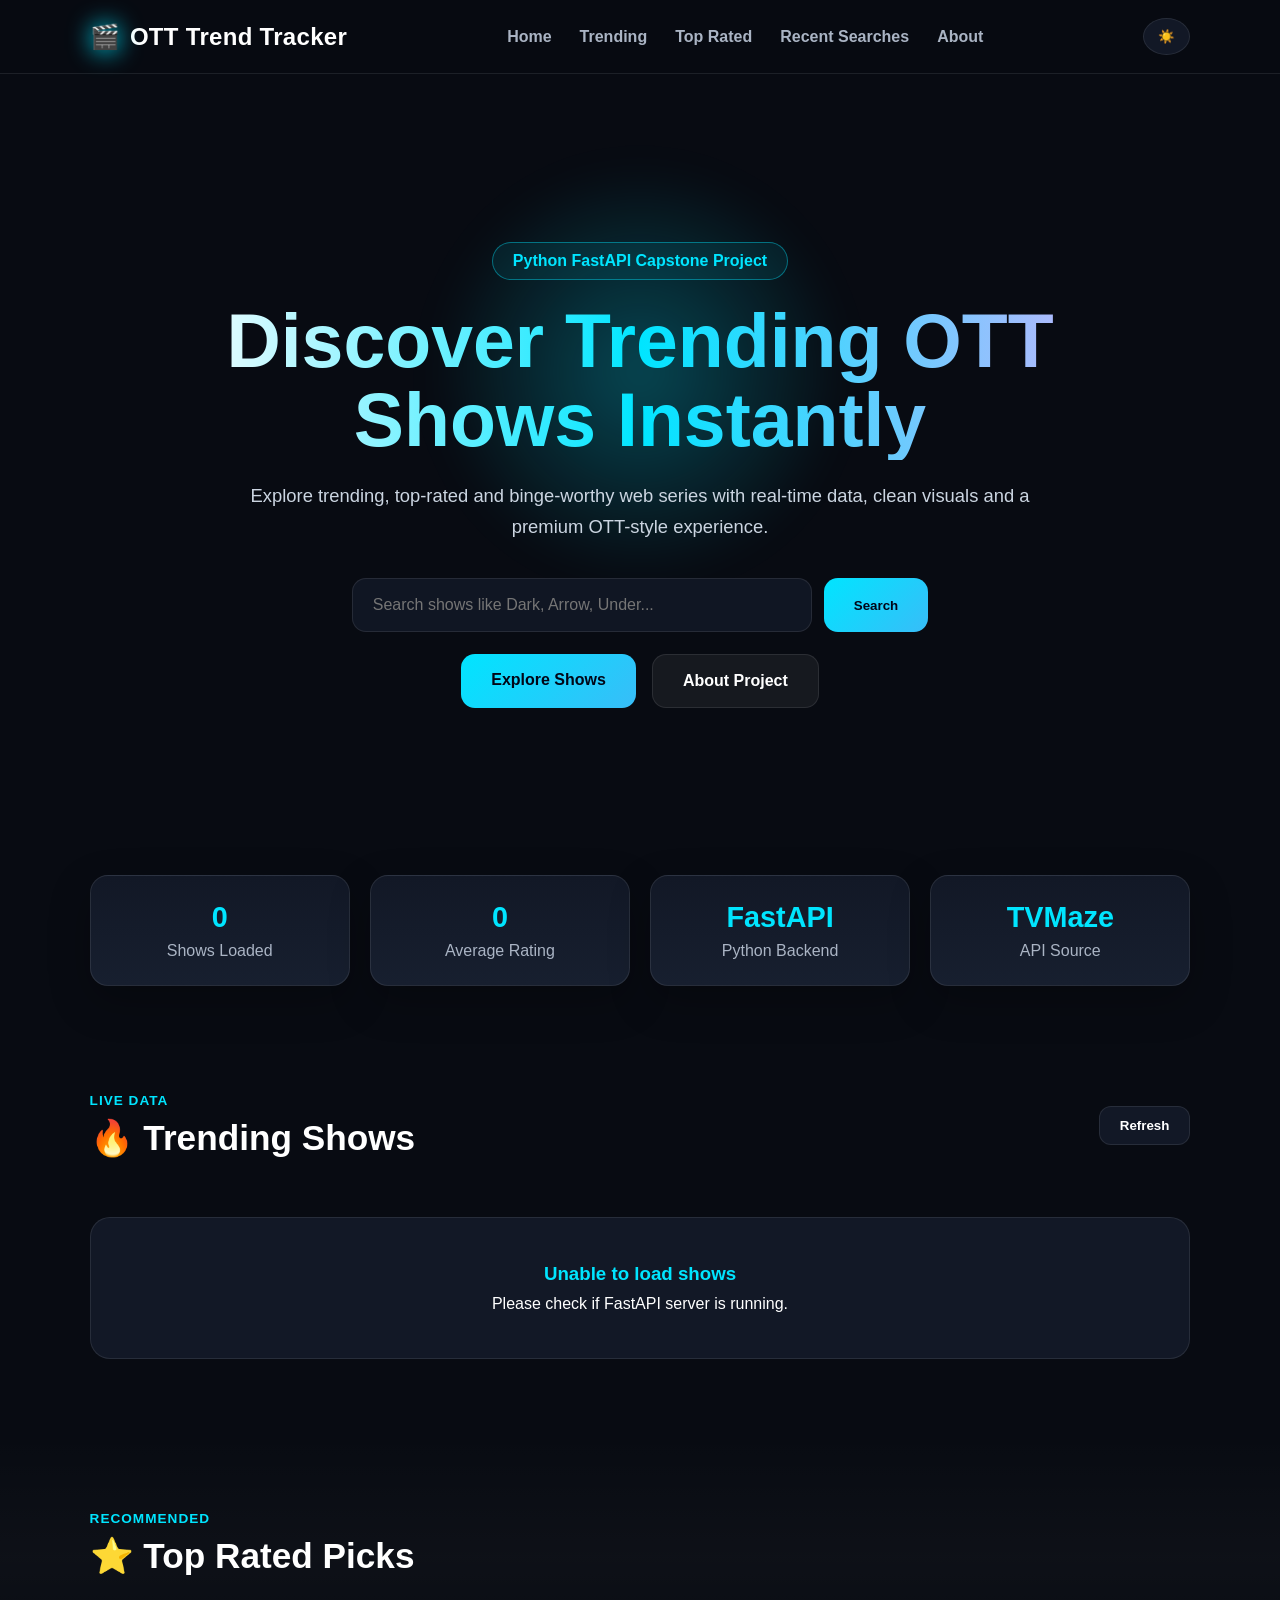
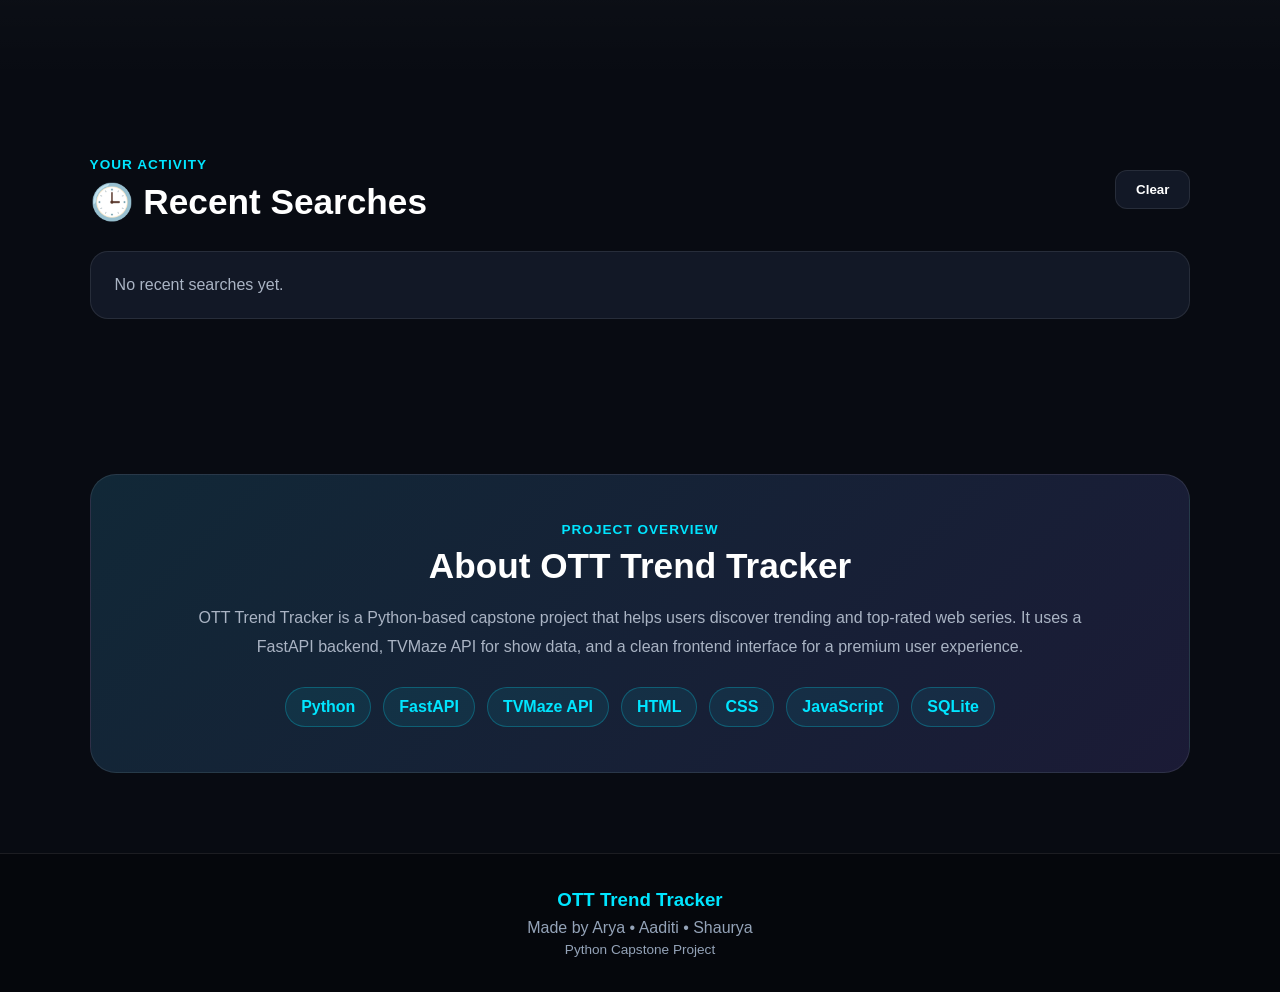
==== templates/index.html @ f6eaf862 "Added premium frontend UI" ====
<!DOCTYPE html>
<html lang="en">
<head>
    <meta charset="UTF-8">
    <meta name="viewport" content="width=device-width, initial-scale=1.0">
    <title>OTT Trend Tracker</title>
    <link rel="stylesheet" href="/static/style.css">
</head>
<body>

    <!-- NAVBAR -->
    <nav class="navbar">
        <div class="logo">
            <span class="logo-icon">🎬</span>
            <span>OTT Trend Tracker</span>
        </div>

        <div class="nav-links">
            <a href="#home">Home</a>
            <a href="#trending">Trending</a>
            <a href="#top-rated">Top Rated</a>
            <a href="#recent">Recent Searches</a>
            <a href="#about">About</a>
        </div>

        <button class="theme-btn" onclick="toggleTheme()">☀️</button>
    </nav>

    <!-- HERO SECTION -->
    <section id="home" class="hero">
        <div class="hero-glow"></div>

        <div class="hero-content">
            <span class="badge">Python FastAPI Capstone Project</span>

            <h1>Discover Trending OTT Shows Instantly</h1>

            <p>
                Explore trending, top-rated and binge-worthy web series with real-time data,
                clean visuals and a premium OTT-style experience.
            </p>

            <div class="search-box">
                <input 
                    type="text" 
                    id="searchInput" 
                    placeholder="Search shows like Dark, Arrow, Under..."
                    onkeydown="handleEnter(event)"
                >
                <button onclick="searchShows()">Search</button>
            </div>

            <div class="hero-buttons">
                <a href="#trending" class="primary-btn">Explore Shows</a>
                <a href="#about" class="secondary-btn">About Project</a>
            </div>
        </div>
    </section>

    <!-- STATS -->
    <section class="stats-section">
        <div class="stat-card">
            <h3 id="totalShows">0</h3>
            <p>Shows Loaded</p>
        </div>

        <div class="stat-card">
            <h3 id="avgRating">0</h3>
            <p>Average Rating</p>
        </div>

        <div class="stat-card">
            <h3>FastAPI</h3>
            <p>Python Backend</p>
        </div>

        <div class="stat-card">
            <h3>TVMaze</h3>
            <p>API Source</p>
        </div>
    </section>

    <!-- TRENDING SHOWS -->
    <section id="trending" class="section">
        <div class="section-header">
            <div>
                <span class="section-tag">Live Data</span>
                <h2>🔥 Trending Shows</h2>
            </div>

            <button class="small-btn" onclick="loadTrendingShows()">Refresh</button>
        </div>

        <div id="genreFilters" class="filter-container"></div>

        <div id="showsContainer" class="cards-container">
            <p class="loading">Loading trending shows...</p>
        </div>
    </section>

    <!-- TOP RATED -->
    <section id="top-rated" class="section alt-section">
        <div class="section-header">
            <div>
                <span class="section-tag">Recommended</span>
                <h2>⭐ Top Rated Picks</h2>
            </div>
        </div>

        <div id="topRatedContainer" class="cards-container"></div>
    </section>

    <!-- RECENT SEARCHES -->
    <section id="recent" class="section">
        <div class="section-header">
            <div>
                <span class="section-tag">Your Activity</span>
                <h2>🕒 Recent Searches</h2>
            </div>

            <button class="small-btn danger" onclick="clearRecentSearches()">Clear</button>
        </div>

        <div id="recentSearches" class="recent-box">
            <p class="muted">No recent searches yet.</p>
        </div>
    </section>

    <!-- ABOUT -->
    <section id="about" class="about-section">
        <div class="about-card">
            <span class="section-tag">Project Overview</span>
            <h2>About OTT Trend Tracker</h2>

            <p>
                OTT Trend Tracker is a Python-based capstone project that helps users discover
                trending and top-rated web series. It uses a FastAPI backend, TVMaze API for show data,
                and a clean frontend interface for a premium user experience.
            </p>

            <div class="tech-stack">
                <span>Python</span>
                <span>FastAPI</span>
                <span>TVMaze API</span>
                <span>HTML</span>
                <span>CSS</span>
                <span>JavaScript</span>
                <span>SQLite</span>
            </div>
        </div>
    </section>

    <!-- MODAL -->
    <div id="modal" class="modal">
        <div class="modal-content">
            <button class="close-btn" onclick="closeModal()">×</button>
            <img id="modalImage" src="" alt="Show Poster">
            <div class="modal-info">
                <h2 id="modalTitle"></h2>
                <p id="modalRating"></p>
                <p id="modalGenres"></p>
                <p class="modal-desc">
                    This show is part of the OTT Trend Tracker recommendation list.
                    Search and explore more trending shows using the dashboard.
                </p>
            </div>
        </div>
    </div>

    <!-- FOOTER -->
    <footer>
        <h3>OTT Trend Tracker</h3>
        <p>Made by Arya • Aaditi • Shaurya</p>
        <p class="footer-small">Python Capstone Project</p>
    </footer>

    <button id="backToTop" onclick="scrollToTop()">↑</button>

    <script>
        let allShows = [];

        async function loadTrendingShows() {
            const container = document.getElementById("showsContainer");
            container.innerHTML = createSkeletonCards();

            try {
                const response = await fetch("/trending");
                const shows = await response.json();

                allShows = shows;
                displayShows(shows, "showsContainer");
                displayTopRated(shows);
                createGenreFilters(shows);
                updateStats(shows);
                loadRecentSearches();

            } catch (error) {
                container.innerHTML = `
                    <div class="error-box">
                        <h3>Unable to load shows</h3>
                        <p>Please check if FastAPI server is running.</p>
                    </div>
                `;
            }
        }

        async function searchShows() {
            const input = document.getElementById("searchInput");
            const query = input.value.trim();
            const container = document.getElementById("showsContainer");

            if (query === "") {
                loadTrendingShows();
                return;
            }

            container.innerHTML = createSkeletonCards();
            saveRecentSearch(query);

            try {
                const response = await fetch(`/search/${encodeURIComponent(query)}`);
                const shows = await response.json();

                if (!shows || shows.length === 0) {
                    container.innerHTML = `
                        <div class="error-box">
                            <h3>No shows found</h3>
                            <p>Try searching something else like Dark, Arrow or Under.</p>
                        </div>
                    `;
                    loadRecentSearches();
                    return;
                }

                displayShows(shows, "showsContainer");
                loadRecentSearches();

                document.getElementById("trending").scrollIntoView({
                    behavior: "smooth"
                });

            } catch (error) {
                container.innerHTML = `
                    <div class="error-box">
                        <h3>Search failed</h3>
                        <p>Please check backend connection.</p>
                    </div>
                `;
            }
        }

        function displayShows(shows, containerId) {
            const container = document.getElementById(containerId);
            container.innerHTML = "";

            shows.forEach(show => {
                const image = show.image || "https://via.placeholder.com/300x430/111827/00e5ff?text=No+Image";
                const rating = show.rating || "N/A";
                const genres = show.genres && show.genres.length > 0 ? show.genres.join(" • ") : "Drama";

                const card = document.createElement("div");
                card.className = "card";

                card.innerHTML = `
                    <div class="poster-wrapper">
                        <img src="${image}" alt="${show.name}">
                        <span class="rating-badge">⭐ ${rating}</span>
                    </div>

                    <div class="card-content">
                        <h3>${show.name}</h3>
                        <p>${genres}</p>
                        <button onclick='openModal(${JSON.stringify(show)})'>View Details</button>
                    </div>
                `;

                container.appendChild(card);
            });
        }

        function displayTopRated(shows) {
            const topRated = [...shows]
                .sort((a, b) => (b.rating || 0) - (a.rating || 0))
                .slice(0, 8);

            displayShows(topRated, "topRatedContainer");
        }

        function createGenreFilters(shows) {
            const filterContainer = document.getElementById("genreFilters");
            let genres = [];

            shows.forEach(show => {
                if (show.genres) {
                    genres.push(...show.genres);
                }
            });

            genres = [...new Set(genres)].slice(0, 8);

            filterContainer.innerHTML = `
                <button class="filter-btn active" onclick="filterShows('All', this)">All</button>
            `;

            genres.forEach(genre => {
                filterContainer.innerHTML += `
                    <button class="filter-btn" onclick="filterShows('${genre}', this)">${genre}</button>
                `;
            });
        }

        function filterShows(genre, button) {
            document.querySelectorAll(".filter-btn").forEach(btn => {
                btn.classList.remove("active");
            });

            button.classList.add("active");

            if (genre === "All") {
                displayShows(allShows, "showsContainer");
                return;
            }

            const filtered = allShows.filter(show => {
                return show.genres && show.genres.includes(genre);
            });

            displayShows(filtered, "showsContainer");
        }

        function updateStats(shows) {
            document.getElementById("totalShows").innerText = shows.length;

            const ratings = shows
                .map(show => show.rating)
                .filter(rating => rating !== null && rating !== undefined);

            const avg = ratings.length
                ? (ratings.reduce((a, b) => a + b, 0) / ratings.length).toFixed(1)
                : "N/A";

            document.getElementById("avgRating").innerText = avg;
        }

        function openModal(show) {
            document.getElementById("modalImage").src =
                show.image || "https://via.placeholder.com/300x430/111827/00e5ff?text=No+Image";

            document.getElementById("modalTitle").innerText = show.name;
            document.getElementById("modalRating").innerText = "⭐ Rating: " + (show.rating || "N/A");
            document.getElementById("modalGenres").innerText =
                "Genres: " + (show.genres && show.genres.length ? show.genres.join(", ") : "Not available");

            document.getElementById("modal").style.display = "flex";
        }

        function closeModal() {
            document.getElementById("modal").style.display = "none";
        }

        function saveRecentSearch(query) {
            let searches = JSON.parse(localStorage.getItem("recentSearches")) || [];

            searches = searches.filter(item => item.toLowerCase() !== query.toLowerCase());
            searches.unshift(query);

            if (searches.length > 6) {
                searches.pop();
            }

            localStorage.setItem("recentSearches", JSON.stringify(searches));
        }

        function loadRecentSearches() {
            const container = document.getElementById("recentSearches");
            const searches = JSON.parse(localStorage.getItem("recentSearches")) || [];

            if (searches.length === 0) {
                container.innerHTML = `<p class="muted">No recent searches yet.</p>`;
                return;
            }

            container.innerHTML = "";

            searches.forEach(search => {
                const item = document.createElement("button");
                item.className = "recent-item";
                item.innerText = search;
                item.onclick = function () {
                    document.getElementById("searchInput").value = search;
                    searchShows();
                };

                container.appendChild(item);
            });
        }

        function clearRecentSearches() {
            localStorage.removeItem("recentSearches");
            loadRecentSearches();
        }

        function createSkeletonCards() {
            let skeletons = "";

            for (let i = 0; i < 8; i++) {
                skeletons += `
                    <div class="skeleton-card">
                        <div class="skeleton-img"></div>
                        <div class="skeleton-line"></div>
                        <div class="skeleton-small"></div>
                    </div>
                `;
            }

            return skeletons;
        }

        function handleEnter(event) {
            if (event.key === "Enter") {
                searchShows();
            }
        }

        function toggleTheme() {
            document.body.classList.toggle("light-theme");
        }

        function scrollToTop() {
            window.scrollTo({
                top: 0,
                behavior: "smooth"
            });
        }

        window.addEventListener("scroll", function () {
            const btn = document.getElementById("backToTop");

            if (window.scrollY > 400) {
                btn.style.display = "block";
            } else {
                btn.style.display = "none";
            }
        });

        window.onclick = function (event) {
            const modal = document.getElementById("modal");

            if (event.target === modal) {
                closeModal();
            }
        }

        loadTrendingShows();
    </script>

</body>
</html>
---- static/style.css ----
*{
    margin:0;
    padding:0;
    box-sizing:border-box;
    font-family:'Segoe UI', Tahoma, Geneva, Verdana, sans-serif;
}

:root{
    --bg:#080b12;
    --card:#121826;
    --card2:#171f2f;
    --text:#ffffff;
    --muted:#aab4c4;
    --primary:#00e5ff;
    --primary2:#7c3aed;
    --border:rgba(255,255,255,0.09);
    --shadow:rgba(0,229,255,0.25);
}

html{
    scroll-behavior:smooth;
}

body{
    background:var(--bg);
    color:var(--text);
    overflow-x:hidden;
}

body.light-theme{
    --bg:#f4f7fb;
    --card:#ffffff;
    --card2:#eef3fb;
    --text:#0f172a;
    --muted:#475569;
    --border:rgba(15,23,42,0.12);
    --shadow:rgba(0,0,0,0.15);
}

/* NAVBAR */

.navbar{
    width:100%;
    padding:18px 7%;
    display:flex;
    justify-content:space-between;
    align-items:center;
    position:fixed;
    top:0;
    left:0;
    z-index:1000;
    background:rgba(8,11,18,0.85);
    backdrop-filter:blur(18px);
    border-bottom:1px solid var(--border);
}

.logo{
    display:flex;
    align-items:center;
    gap:10px;
    font-size:1.5rem;
    font-weight:800;
    letter-spacing:0.3px;
}

.logo-icon{
    filter:drop-shadow(0 0 12px var(--primary));
}

.nav-links{
    display:flex;
    gap:28px;
}

.nav-links a{
    color:var(--muted);
    text-decoration:none;
    font-weight:600;
    transition:0.3s;
}

.nav-links a:hover{
    color:var(--primary);
}

.theme-btn{
    border:none;
    background:var(--card);
    color:var(--text);
    padding:10px 14px;
    border-radius:50%;
    cursor:pointer;
    border:1px solid var(--border);
}

/* HERO */

.hero{
    min-height:100vh;
    display:flex;
    align-items:center;
    justify-content:center;
    text-align:center;
    padding:120px 7% 70px;
    position:relative;
    background:
        linear-gradient(rgba(8,11,18,0.7), rgba(8,11,18,1)),
        url("https://images.unsplash.com/photo-1524985069026-dd778a71c7b4?auto=format&fit=crop&w=1600&q=80");
    background-size:cover;
    background-position:center;
}

.hero-glow{
    position:absolute;
    width:420px;
    height:420px;
    background:radial-gradient(circle, rgba(0,229,255,0.28), transparent 70%);
    top:18%;
    left:50%;
    transform:translateX(-50%);
    filter:blur(20px);
}

.hero-content{
    position:relative;
    z-index:2;
    max-width:950px;
}

.badge{
    display:inline-block;
    padding:9px 20px;
    border-radius:30px;
    color:var(--primary);
    background:rgba(0,229,255,0.08);
    border:1px solid rgba(0,229,255,0.4);
    margin-bottom:22px;
    font-weight:700;
}

.hero h1{
    font-size:4.7rem;
    line-height:1.05;
    margin-bottom:20px;
    background:linear-gradient(90deg, #fff, var(--primary), #c4b5fd);
    -webkit-background-clip:text;
    color:transparent;
}

.hero p{
    max-width:780px;
    margin:auto;
    color:#cbd5e1;
    font-size:1.15rem;
    line-height:1.7;
}

.search-box{
    margin:36px auto 22px;
    display:flex;
    justify-content:center;
    gap:12px;
    flex-wrap:wrap;
}

.search-box input{
    width:460px;
    max-width:90%;
    padding:17px 20px;
    border-radius:14px;
    border:1px solid var(--border);
    background:rgba(18,24,38,0.9);
    color:white;
    outline:none;
    font-size:1rem;
}

.search-box input:focus{
    border-color:var(--primary);
    box-shadow:0 0 25px var(--shadow);
}

.search-box button,
.primary-btn{
    padding:17px 30px;
    border:none;
    border-radius:14px;
    background:linear-gradient(135deg, var(--primary), #38bdf8);
    color:#020617;
    font-weight:900;
    cursor:pointer;
    text-decoration:none;
    transition:0.3s;
}

.search-box button:hover,
.primary-btn:hover{
    transform:translateY(-4px);
    box-shadow:0 0 30px var(--shadow);
}

.hero-buttons{
    display:flex;
    justify-content:center;
    gap:16px;
    flex-wrap:wrap;
}

.secondary-btn{
    padding:17px 30px;
    border-radius:14px;
    border:1px solid var(--border);
    color:white;
    text-decoration:none;
    background:rgba(255,255,255,0.06);
    font-weight:800;
    transition:0.3s;
}

.secondary-btn:hover{
    border-color:var(--primary);
    color:var(--primary);
}

/* STATS */

.stats-section{
    display:grid;
    grid-template-columns:repeat(auto-fit, minmax(180px, 1fr));
    gap:20px;
    padding:30px 7%;
    margin-top:-55px;
    position:relative;
    z-index:5;
}

.stat-card{
    background:linear-gradient(180deg, var(--card), var(--card2));
    border:1px solid var(--border);
    border-radius:18px;
    padding:25px;
    text-align:center;
    box-shadow:0 15px 40px rgba(0,0,0,0.25);
}

.stat-card h3{
    color:var(--primary);
    font-size:1.8rem;
    margin-bottom:8px;
}

.stat-card p{
    color:var(--muted);
}

/* SECTIONS */

.section{
    padding:75px 7%;
}

.alt-section{
    background:linear-gradient(180deg, transparent, rgba(255,255,255,0.025), transparent);
}

.section-header{
    display:flex;
    justify-content:space-between;
    align-items:center;
    margin-bottom:28px;
    gap:20px;
}

.section-tag{
    color:var(--primary);
    font-size:0.85rem;
    font-weight:800;
    letter-spacing:1px;
    text-transform:uppercase;
}

.section h2,
.about-card h2{
    font-size:2.2rem;
    margin-top:8px;
}

.small-btn{
    padding:11px 20px;
    border:none;
    border-radius:12px;
    background:var(--card);
    color:var(--text);
    cursor:pointer;
    border:1px solid var(--border);
    font-weight:700;
}

.small-btn:hover{
    color:var(--primary);
    border-color:var(--primary);
}

.small-btn.danger:hover{
    color:#ff4d4d;
    border-color:#ff4d4d;
}

/* FILTERS */

.filter-container{
    display:flex;
    gap:12px;
    flex-wrap:wrap;
    margin-bottom:30px;
}

.filter-btn{
    padding:10px 18px;
    border-radius:30px;
    border:1px solid var(--border);
    background:var(--card);
    color:var(--muted);
    cursor:pointer;
    font-weight:700;
    transition:0.3s;
}

.filter-btn:hover,
.filter-btn.active{
    background:var(--primary);
    color:#020617;
    border-color:var(--primary);
}

/* CARDS */

.cards-container{
    display:grid;
    grid-template-columns:repeat(auto-fit, minmax(230px, 1fr));
    gap:28px;
}

.card{
    background:linear-gradient(180deg, var(--card), var(--card2));
    border:1px solid var(--border);
    border-radius:22px;
    overflow:hidden;
    transition:0.35s;
    position:relative;
    box-shadow:0 18px 40px rgba(0,0,0,0.25);
}

.card:hover{
    transform:translateY(-12px) scale(1.02);
    box-shadow:0 0 40px var(--shadow);
    border-color:rgba(0,229,255,0.45);
}

.poster-wrapper{
    position:relative;
}

.poster-wrapper img{
    width:100%;
    height:350px;
    object-fit:cover;
    display:block;
}

.poster-wrapper::after{
    content:"";
    position:absolute;
    left:0;
    right:0;
    bottom:0;
    height:50%;
    background:linear-gradient(transparent, rgba(0,0,0,0.9));
}

.rating-badge{
    position:absolute;
    top:14px;
    right:14px;
    padding:7px 11px;
    border-radius:20px;
    background:rgba(0,0,0,0.75);
    color:#ffd166;
    font-weight:800;
    font-size:0.85rem;
    z-index:2;
}

.card-content{
    padding:20px;
}

.card-content h3{
    font-size:1.25rem;
    margin-bottom:8px;
}

.card-content p{
    color:var(--muted);
    font-size:0.92rem;
    min-height:38px;
}

.card-content button{
    width:100%;
    margin-top:16px;
    padding:12px;
    border:none;
    border-radius:12px;
    background:rgba(0,229,255,0.12);
    color:var(--primary);
    font-weight:800;
    cursor:pointer;
    border:1px solid rgba(0,229,255,0.25);
}

.card-content button:hover{
    background:var(--primary);
    color:#020617;
}

/* RECENT */

.recent-box{
    display:flex;
    flex-wrap:wrap;
    gap:12px;
    background:var(--card);
    border:1px solid var(--border);
    border-radius:18px;
    padding:24px;
}

.recent-item{
    padding:12px 18px;
    border-radius:30px;
    background:var(--card2);
    color:var(--text);
    border:1px solid var(--border);
    cursor:pointer;
    font-weight:700;
}

.recent-item:hover{
    background:var(--primary);
    color:#020617;
}

.muted{
    color:var(--muted);
}

/* ABOUT */

.about-section{
    padding:80px 7%;
}

.about-card{
    background:
        linear-gradient(135deg, rgba(0,229,255,0.08), rgba(124,58,237,0.08)),
        var(--card);
    border:1px solid var(--border);
    border-radius:26px;
    padding:45px;
    text-align:center;
}

.about-card p{
    max-width:900px;
    margin:18px auto 25px;
    color:var(--muted);
    line-height:1.8;
}

.tech-stack{
    display:flex;
    justify-content:center;
    flex-wrap:wrap;
    gap:12px;
}

.tech-stack span{
    padding:10px 15px;
    border-radius:30px;
    background:rgba(0,229,255,0.08);
    color:var(--primary);
    border:1px solid rgba(0,229,255,0.25);
    font-weight:700;
}

/* MODAL */

.modal{
    display:none;
    position:fixed;
    inset:0;
    background:rgba(0,0,0,0.8);
    backdrop-filter:blur(8px);
    z-index:2000;
    justify-content:center;
    align-items:center;
    padding:25px;
}

.modal-content{
    width:850px;
    max-width:95%;
    display:grid;
    grid-template-columns:300px 1fr;
    background:var(--card);
    border:1px solid var(--border);
    border-radius:24px;
    overflow:hidden;
    position:relative;
}

.modal-content img{
    width:100%;
    height:100%;
    object-fit:cover;
}

.modal-info{
    padding:35px;
}

.modal-info h2{
    font-size:2rem;
    margin-bottom:15px;
}

.modal-info p{
    color:var(--muted);
    margin-bottom:12px;
    line-height:1.7;
}

.close-btn{
    position:absolute;
    top:14px;
    right:16px;
    width:36px;
    height:36px;
    border-radius:50%;
    border:none;
    background:rgba(255,255,255,0.12);
    color:white;
    font-size:1.5rem;
    cursor:pointer;
    z-index:5;
}

/* LOADING */

.skeleton-card{
    background:var(--card);
    border-radius:22px;
    overflow:hidden;
    padding-bottom:18px;
}

.skeleton-img{
    height:330px;
    background:linear-gradient(90deg, #111827, #1f2937, #111827);
    animation:pulse 1.4s infinite;
}

.skeleton-line{
    height:18px;
    width:75%;
    margin:18px;
    border-radius:20px;
    background:#1f2937;
    animation:pulse 1.4s infinite;
}

.skeleton-small{
    height:14px;
    width:50%;
    margin:0 18px;
    border-radius:20px;
    background:#1f2937;
    animation:pulse 1.4s infinite;
}

@keyframes pulse{
    0%{opacity:0.5;}
    50%{opacity:1;}
    100%{opacity:0.5;}
}

.error-box{
    grid-column:1/-1;
    text-align:center;
    padding:45px;
    background:var(--card);
    border-radius:20px;
    border:1px solid var(--border);
}

.error-box h3{
    color:var(--primary);
    margin-bottom:10px;
}

/* FOOTER */

footer{
    padding:35px 7%;
    text-align:center;
    background:#05070c;
    border-top:1px solid var(--border);
}

footer h3{
    color:var(--primary);
    margin-bottom:8px;
}

footer p{
    color:#94a3b8;
}

.footer-small{
    font-size:0.85rem;
    margin-top:5px;
}

/* BACK TO TOP */

#backToTop{
    display:none;
    position:fixed;
    right:25px;
    bottom:25px;
    width:48px;
    height:48px;
    border:none;
    border-radius:50%;
    background:var(--primary);
    color:#020617;
    font-weight:900;
    font-size:1.2rem;
    cursor:pointer;
    z-index:1500;
    box-shadow:0 0 25px var(--shadow);
}

/* RESPONSIVE */

@media(max-width:900px){
    .nav-links{
        display:none;
    }

    .hero h1{
        font-size:3rem;
    }

    .modal-content{
        grid-template-columns:1fr;
    }

    .modal-content img{
        height:380px;
    }
}

@media(max-width:600px){
    .hero h1{
        font-size:2.35rem;
    }

    .hero p{
        font-size:1rem;
    }

    .section-header{
        flex-direction:column;
        align-items:flex-start;
    }

    .poster-wrapper img{
        height:310px;
    }

    .about-card{
        padding:28px;
    }
}
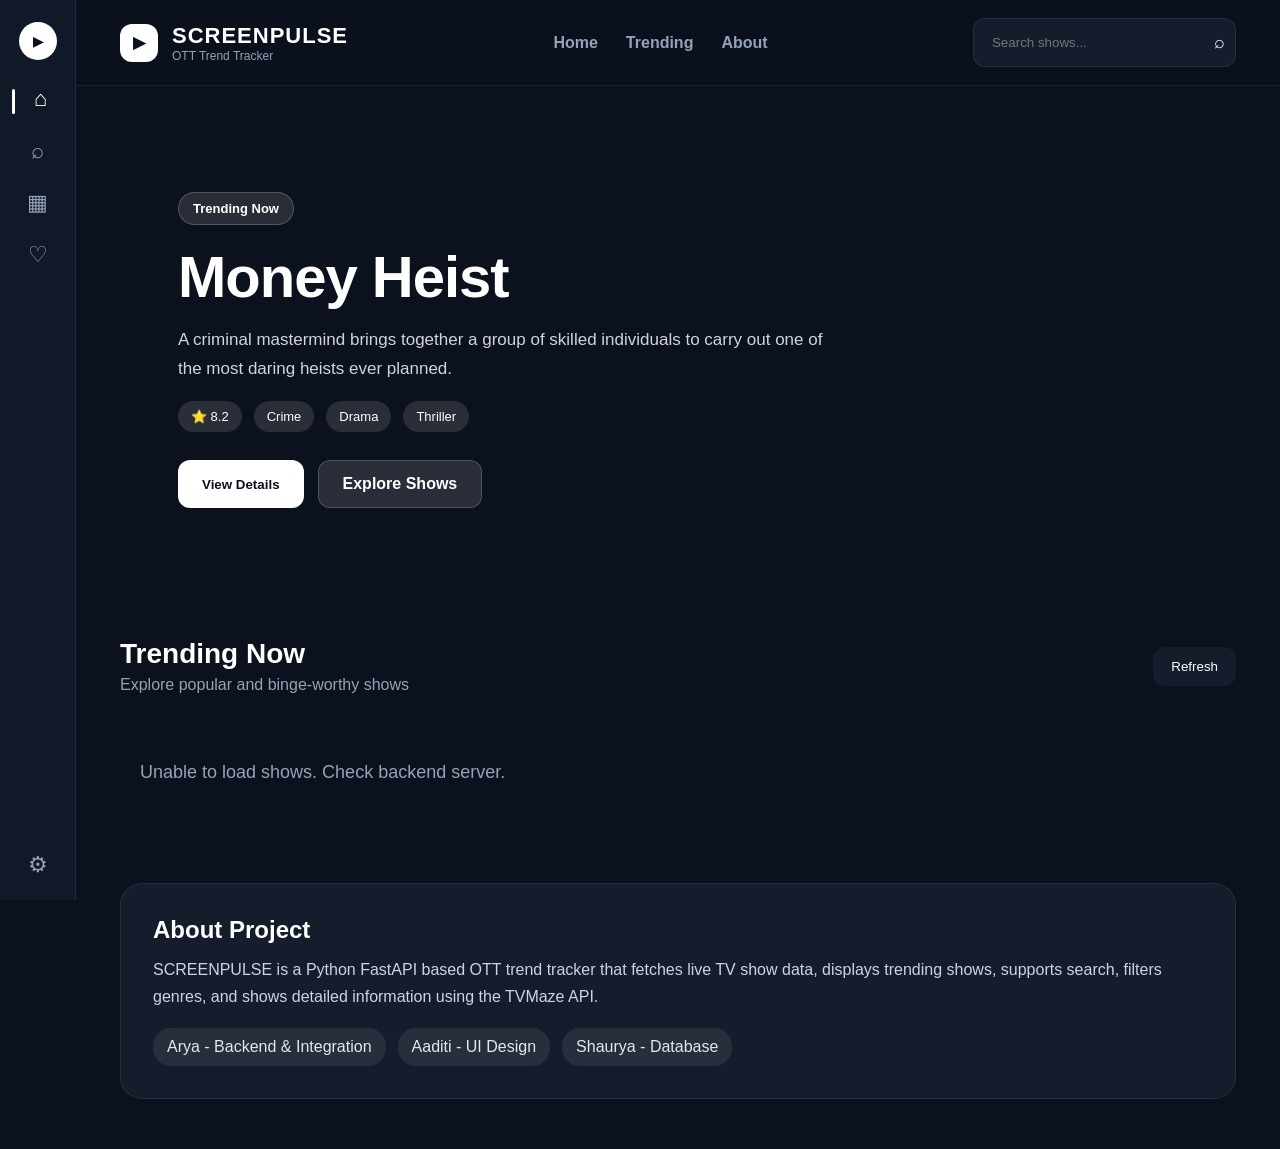
==== commit e88e6c12: "Final OTT UI and feature integration" ====
--- a/templates/index.html
+++ b/templates/index.html
@@ -3,456 +3,320 @@
 <head>
     <meta charset="UTF-8">
     <meta name="viewport" content="width=device-width, initial-scale=1.0">
-    <title>OTT Trend Tracker</title>
+    <title>SCREENPULSE | OTT Trend Tracker</title>
     <link rel="stylesheet" href="/static/style.css">
 </head>
 <body>
 
-    <!-- NAVBAR -->
-    <nav class="navbar">
-        <div class="logo">
-            <span class="logo-icon">🎬</span>
-            <span>OTT Trend Tracker</span>
-        </div>
-
-        <div class="nav-links">
-            <a href="#home">Home</a>
-            <a href="#trending">Trending</a>
-            <a href="#top-rated">Top Rated</a>
-            <a href="#recent">Recent Searches</a>
-            <a href="#about">About</a>
-        </div>
-
-        <button class="theme-btn" onclick="toggleTheme()">☀️</button>
-    </nav>
-
-    <!-- HERO SECTION -->
-    <section id="home" class="hero">
-        <div class="hero-glow"></div>
-
-        <div class="hero-content">
-            <span class="badge">Python FastAPI Capstone Project</span>
-
-            <h1>Discover Trending OTT Shows Instantly</h1>
-
+<div class="app">
+
+    <aside class="sidebar">
+        <button class="side-logo" onclick="toggleTheme()">▶</button>
+
+        <a href="#home" class="side-link active">⌂</a>
+        <button class="side-link" onclick="focusSearch()">⌕</button>
+        <a href="#trending" class="side-link">▦</a>
+        <button class="side-link" onclick="showLikedMessage()">♡</button>
+
+        <button class="side-bottom" onclick="alert('SCREENPULSE | OTT Trend Tracker')">⚙</button>
+    </aside>
+
+    <main class="main">
+
+        <nav class="navbar">
+            <div class="brand">
+                <span class="brand-icon">▶</span>
+                <div>
+                    <h2>SCREENPULSE</h2>
+                    <p>OTT Trend Tracker</p>
+                </div>
+            </div>
+
+            <div class="nav-links">
+                <a href="#home">Home</a>
+                <a href="#trending">Trending</a>
+                <a href="#about">About</a>
+            </div>
+
+            <div class="nav-search">
+                <input type="text" id="searchInput" placeholder="Search shows..." onkeydown="handleEnter(event)">
+                <button onclick="searchShows()">⌕</button>
+            </div>
+        </nav>
+
+        <section id="home" class="hero">
+            <div class="hero-content">
+                <span class="tag">Trending Now</span>
+                <h1>Money Heist</h1>
+                <p>
+                    A criminal mastermind brings together a group of skilled individuals
+                    to carry out one of the most daring heists ever planned.
+                </p>
+
+                <div class="hero-meta">
+                    <span>⭐ 8.2</span>
+                    <span>Crime</span>
+                    <span>Drama</span>
+                    <span>Thriller</span>
+                </div>
+
+                <div class="hero-actions">
+                    <button onclick="searchSpecific('Money Heist')" class="primary-btn">View Details</button>
+                    <a href="#trending" class="secondary-btn">Explore Shows</a>
+                </div>
+            </div>
+        </section>
+
+        <section id="trending" class="content-section">
+            <div class="section-head">
+                <div>
+                    <h2>Trending Now</h2>
+                    <p>Explore popular and binge-worthy shows</p>
+                </div>
+                <button onclick="loadTrending()" class="refresh-btn">Refresh</button>
+            </div>
+
+            <div id="filters" class="filters"></div>
+
+            <div id="showsContainer" class="cards">
+                <p class="loading">Loading shows...</p>
+            </div>
+        </section>
+
+        <section id="about" class="about">
+            <h2>About Project</h2>
             <p>
-                Explore trending, top-rated and binge-worthy web series with real-time data,
-                clean visuals and a premium OTT-style experience.
+                SCREENPULSE is a Python FastAPI based OTT trend tracker that fetches
+                live TV show data, displays trending shows, supports search, filters
+                genres, and shows detailed information using the TVMaze API.
             </p>
 
-            <div class="search-box">
-                <input 
-                    type="text" 
-                    id="searchInput" 
-                    placeholder="Search shows like Dark, Arrow, Under..."
-                    onkeydown="handleEnter(event)"
-                >
-                <button onclick="searchShows()">Search</button>
-            </div>
-
-            <div class="hero-buttons">
-                <a href="#trending" class="primary-btn">Explore Shows</a>
-                <a href="#about" class="secondary-btn">About Project</a>
-            </div>
-        </div>
-    </section>
-
-    <!-- STATS -->
-    <section class="stats-section">
-        <div class="stat-card">
-            <h3 id="totalShows">0</h3>
-            <p>Shows Loaded</p>
-        </div>
-
-        <div class="stat-card">
-            <h3 id="avgRating">0</h3>
-            <p>Average Rating</p>
-        </div>
-
-        <div class="stat-card">
-            <h3>FastAPI</h3>
-            <p>Python Backend</p>
-        </div>
-
-        <div class="stat-card">
-            <h3>TVMaze</h3>
-            <p>API Source</p>
-        </div>
-    </section>
-
-    <!-- TRENDING SHOWS -->
-    <section id="trending" class="section">
-        <div class="section-header">
-            <div>
-                <span class="section-tag">Live Data</span>
-                <h2>🔥 Trending Shows</h2>
-            </div>
-
-            <button class="small-btn" onclick="loadTrendingShows()">Refresh</button>
-        </div>
-
-        <div id="genreFilters" class="filter-container"></div>
-
-        <div id="showsContainer" class="cards-container">
-            <p class="loading">Loading trending shows...</p>
-        </div>
-    </section>
-
-    <!-- TOP RATED -->
-    <section id="top-rated" class="section alt-section">
-        <div class="section-header">
-            <div>
-                <span class="section-tag">Recommended</span>
-                <h2>⭐ Top Rated Picks</h2>
-            </div>
-        </div>
-
-        <div id="topRatedContainer" class="cards-container"></div>
-    </section>
-
-    <!-- RECENT SEARCHES -->
-    <section id="recent" class="section">
-        <div class="section-header">
-            <div>
-                <span class="section-tag">Your Activity</span>
-                <h2>🕒 Recent Searches</h2>
-            </div>
-
-            <button class="small-btn danger" onclick="clearRecentSearches()">Clear</button>
-        </div>
-
-        <div id="recentSearches" class="recent-box">
-            <p class="muted">No recent searches yet.</p>
-        </div>
-    </section>
-
-    <!-- ABOUT -->
-    <section id="about" class="about-section">
-        <div class="about-card">
-            <span class="section-tag">Project Overview</span>
-            <h2>About OTT Trend Tracker</h2>
-
-            <p>
-                OTT Trend Tracker is a Python-based capstone project that helps users discover
-                trending and top-rated web series. It uses a FastAPI backend, TVMaze API for show data,
-                and a clean frontend interface for a premium user experience.
-            </p>
-
-            <div class="tech-stack">
-                <span>Python</span>
-                <span>FastAPI</span>
-                <span>TVMaze API</span>
-                <span>HTML</span>
-                <span>CSS</span>
-                <span>JavaScript</span>
-                <span>SQLite</span>
-            </div>
-        </div>
-    </section>
-
-    <!-- MODAL -->
-    <div id="modal" class="modal">
-        <div class="modal-content">
-            <button class="close-btn" onclick="closeModal()">×</button>
-            <img id="modalImage" src="" alt="Show Poster">
+            <div class="team">
+                <span>Arya - Backend & Integration</span>
+                <span>Aaditi - UI Design</span>
+                <span>Shaurya - Database</span>
+            </div>
+        </section>
+
+    </main>
+
+</div>
+
+<div id="modal" class="modal">
+    <div class="modal-box">
+        <button onclick="closeModal()" class="close">×</button>
+
+        <div class="modal-grid">
+            <img id="modalImage" src="" alt="Poster">
+
             <div class="modal-info">
                 <h2 id="modalTitle"></h2>
-                <p id="modalRating"></p>
+                <p id="modalMeta"></p>
                 <p id="modalGenres"></p>
-                <p class="modal-desc">
-                    This show is part of the OTT Trend Tracker recommendation list.
-                    Search and explore more trending shows using the dashboard.
-                </p>
+                <p id="modalSummary"></p>
             </div>
         </div>
     </div>
-
-    <!-- FOOTER -->
-    <footer>
-        <h3>OTT Trend Tracker</h3>
-        <p>Made by Arya • Aaditi • Shaurya</p>
-        <p class="footer-small">Python Capstone Project</p>
-    </footer>
-
-    <button id="backToTop" onclick="scrollToTop()">↑</button>
-
-    <script>
-        let allShows = [];
-
-        async function loadTrendingShows() {
-            const container = document.getElementById("showsContainer");
-            container.innerHTML = createSkeletonCards();
-
-            try {
-                const response = await fetch("/trending");
-                const shows = await response.json();
-
-                allShows = shows;
-                displayShows(shows, "showsContainer");
-                displayTopRated(shows);
-                createGenreFilters(shows);
-                updateStats(shows);
-                loadRecentSearches();
-
-            } catch (error) {
-                container.innerHTML = `
-                    <div class="error-box">
-                        <h3>Unable to load shows</h3>
-                        <p>Please check if FastAPI server is running.</p>
-                    </div>
-                `;
-            }
+</div>
+
+<script>
+let allShows = [];
+
+async function loadTrending() {
+    const container = document.getElementById("showsContainer");
+    container.innerHTML = "<p class='loading'>Loading shows...</p>";
+
+    try {
+        const res = await fetch("/trending");
+        const shows = await res.json();
+
+        allShows = shows;
+        displayShows(shows);
+        createFilters(shows);
+        updateHero(shows[0]);
+    } catch (error) {
+        container.innerHTML = "<p class='error'>Unable to load shows. Check backend server.</p>";
+    }
+}
+
+async function searchShows() {
+    const query = document.getElementById("searchInput").value.trim();
+
+    if (query === "") {
+        loadTrending();
+        return;
+    }
+
+    const container = document.getElementById("showsContainer");
+    container.innerHTML = "<p class='loading'>Searching...</p>";
+
+    try {
+        const res = await fetch("/search/" + encodeURIComponent(query));
+        const shows = await res.json();
+
+        allShows = shows;
+        displayShows(shows);
+        createFilters(shows);
+
+        if (shows.length > 0) {
+            updateHero(shows[0]);
         }
 
-        async function searchShows() {
-            const input = document.getElementById("searchInput");
-            const query = input.value.trim();
-            const container = document.getElementById("showsContainer");
-
-            if (query === "") {
-                loadTrendingShows();
-                return;
-            }
-
-            container.innerHTML = createSkeletonCards();
-            saveRecentSearch(query);
-
-            try {
-                const response = await fetch(`/search/${encodeURIComponent(query)}`);
-                const shows = await response.json();
-
-                if (!shows || shows.length === 0) {
-                    container.innerHTML = `
-                        <div class="error-box">
-                            <h3>No shows found</h3>
-                            <p>Try searching something else like Dark, Arrow or Under.</p>
-                        </div>
-                    `;
-                    loadRecentSearches();
-                    return;
-                }
-
-                displayShows(shows, "showsContainer");
-                loadRecentSearches();
-
-                document.getElementById("trending").scrollIntoView({
-                    behavior: "smooth"
-                });
-
-            } catch (error) {
-                container.innerHTML = `
-                    <div class="error-box">
-                        <h3>Search failed</h3>
-                        <p>Please check backend connection.</p>
-                    </div>
-                `;
-            }
+        document.getElementById("trending").scrollIntoView({
+            behavior: "smooth"
+        });
+    } catch (error) {
+        container.innerHTML = "<p class='error'>Search failed.</p>";
+    }
+}
+
+async function searchSpecific(name) {
+    document.getElementById("searchInput").value = name;
+    await searchShows();
+}
+
+function updateHero(show) {
+    if (!show) return;
+
+    document.querySelector(".hero h1").innerText = show.name;
+    document.querySelector(".hero p").innerText =
+        show.summary || "Explore one of the most popular shows on SCREENPULSE.";
+
+    document.querySelector(".hero").style.background = `
+        linear-gradient(90deg, rgba(11,17,29,0.95), rgba(11,17,29,0.55)),
+        url("${show.original_image || show.image}")
+    `;
+
+    document.querySelector(".hero").style.backgroundSize = "cover";
+    document.querySelector(".hero").style.backgroundPosition = "center";
+
+    const genres = show.genres && show.genres.length ? show.genres.slice(0, 3) : ["Drama"];
+    document.querySelector(".hero-meta").innerHTML = `
+        <span>⭐ ${show.rating || "N/A"}</span>
+        ${genres.map(g => `<span>${g}</span>`).join("")}
+    `;
+}
+
+function displayShows(shows) {
+    const container = document.getElementById("showsContainer");
+    container.innerHTML = "";
+
+    if (!shows || shows.length === 0) {
+        container.innerHTML = "<p class='error'>No shows found.</p>";
+        return;
+    }
+
+    shows.forEach(show => {
+        const safeShow = JSON.stringify(show).replace(/'/g, "&#39;");
+
+        container.innerHTML += `
+            <div class="card">
+                <div class="poster">
+                    <img src="${show.image || 'https://via.placeholder.com/300x430/111827/ffffff?text=No+Image'}" alt="${show.name}">
+                    <span class="rating">⭐ ${show.rating || "N/A"}</span>
+                </div>
+
+                <div class="card-body">
+                    <h3>${show.name}</h3>
+                    <p>${show.genres && show.genres.length ? show.genres.join(" • ") : "Genre not available"}</p>
+                    <button onclick='openModal(${safeShow})'>View Details</button>
+                </div>
+            </div>
+        `;
+    });
+}
+
+function createFilters(shows) {
+    let genres = [];
+
+    shows.forEach(show => {
+        if (show.genres) {
+            genres.push(...show.genres);
         }
-
-        function displayShows(shows, containerId) {
-            const container = document.getElementById(containerId);
-            container.innerHTML = "";
-
-            shows.forEach(show => {
-                const image = show.image || "https://via.placeholder.com/300x430/111827/00e5ff?text=No+Image";
-                const rating = show.rating || "N/A";
-                const genres = show.genres && show.genres.length > 0 ? show.genres.join(" • ") : "Drama";
-
-                const card = document.createElement("div");
-                card.className = "card";
-
-                card.innerHTML = `
-                    <div class="poster-wrapper">
-                        <img src="${image}" alt="${show.name}">
-                        <span class="rating-badge">⭐ ${rating}</span>
-                    </div>
-
-                    <div class="card-content">
-                        <h3>${show.name}</h3>
-                        <p>${genres}</p>
-                        <button onclick='openModal(${JSON.stringify(show)})'>View Details</button>
-                    </div>
-                `;
-
-                container.appendChild(card);
-            });
-        }
-
-        function displayTopRated(shows) {
-            const topRated = [...shows]
-                .sort((a, b) => (b.rating || 0) - (a.rating || 0))
-                .slice(0, 8);
-
-            displayShows(topRated, "topRatedContainer");
-        }
-
-        function createGenreFilters(shows) {
-            const filterContainer = document.getElementById("genreFilters");
-            let genres = [];
-
-            shows.forEach(show => {
-                if (show.genres) {
-                    genres.push(...show.genres);
-                }
-            });
-
-            genres = [...new Set(genres)].slice(0, 8);
-
-            filterContainer.innerHTML = `
-                <button class="filter-btn active" onclick="filterShows('All', this)">All</button>
-            `;
-
-            genres.forEach(genre => {
-                filterContainer.innerHTML += `
-                    <button class="filter-btn" onclick="filterShows('${genre}', this)">${genre}</button>
-                `;
-            });
-        }
-
-        function filterShows(genre, button) {
-            document.querySelectorAll(".filter-btn").forEach(btn => {
-                btn.classList.remove("active");
-            });
-
-            button.classList.add("active");
-
-            if (genre === "All") {
-                displayShows(allShows, "showsContainer");
-                return;
-            }
-
-            const filtered = allShows.filter(show => {
-                return show.genres && show.genres.includes(genre);
-            });
-
-            displayShows(filtered, "showsContainer");
-        }
-
-        function updateStats(shows) {
-            document.getElementById("totalShows").innerText = shows.length;
-
-            const ratings = shows
-                .map(show => show.rating)
-                .filter(rating => rating !== null && rating !== undefined);
-
-            const avg = ratings.length
-                ? (ratings.reduce((a, b) => a + b, 0) / ratings.length).toFixed(1)
-                : "N/A";
-
-            document.getElementById("avgRating").innerText = avg;
-        }
-
-        function openModal(show) {
-            document.getElementById("modalImage").src =
-                show.image || "https://via.placeholder.com/300x430/111827/00e5ff?text=No+Image";
-
-            document.getElementById("modalTitle").innerText = show.name;
-            document.getElementById("modalRating").innerText = "⭐ Rating: " + (show.rating || "N/A");
-            document.getElementById("modalGenres").innerText =
-                "Genres: " + (show.genres && show.genres.length ? show.genres.join(", ") : "Not available");
-
-            document.getElementById("modal").style.display = "flex";
-        }
-
-        function closeModal() {
-            document.getElementById("modal").style.display = "none";
-        }
-
-        function saveRecentSearch(query) {
-            let searches = JSON.parse(localStorage.getItem("recentSearches")) || [];
-
-            searches = searches.filter(item => item.toLowerCase() !== query.toLowerCase());
-            searches.unshift(query);
-
-            if (searches.length > 6) {
-                searches.pop();
-            }
-
-            localStorage.setItem("recentSearches", JSON.stringify(searches));
-        }
-
-        function loadRecentSearches() {
-            const container = document.getElementById("recentSearches");
-            const searches = JSON.parse(localStorage.getItem("recentSearches")) || [];
-
-            if (searches.length === 0) {
-                container.innerHTML = `<p class="muted">No recent searches yet.</p>`;
-                return;
-            }
-
-            container.innerHTML = "";
-
-            searches.forEach(search => {
-                const item = document.createElement("button");
-                item.className = "recent-item";
-                item.innerText = search;
-                item.onclick = function () {
-                    document.getElementById("searchInput").value = search;
-                    searchShows();
-                };
-
-                container.appendChild(item);
-            });
-        }
-
-        function clearRecentSearches() {
-            localStorage.removeItem("recentSearches");
-            loadRecentSearches();
-        }
-
-        function createSkeletonCards() {
-            let skeletons = "";
-
-            for (let i = 0; i < 8; i++) {
-                skeletons += `
-                    <div class="skeleton-card">
-                        <div class="skeleton-img"></div>
-                        <div class="skeleton-line"></div>
-                        <div class="skeleton-small"></div>
-                    </div>
-                `;
-            }
-
-            return skeletons;
-        }
-
-        function handleEnter(event) {
-            if (event.key === "Enter") {
-                searchShows();
-            }
-        }
-
-        function toggleTheme() {
-            document.body.classList.toggle("light-theme");
-        }
-
-        function scrollToTop() {
-            window.scrollTo({
-                top: 0,
-                behavior: "smooth"
-            });
-        }
-
-        window.addEventListener("scroll", function () {
-            const btn = document.getElementById("backToTop");
-
-            if (window.scrollY > 400) {
-                btn.style.display = "block";
-            } else {
-                btn.style.display = "none";
-            }
-        });
-
-        window.onclick = function (event) {
-            const modal = document.getElementById("modal");
-
-            if (event.target === modal) {
-                closeModal();
-            }
-        }
-
-        loadTrendingShows();
-    </script>
+    });
+
+    genres = [...new Set(genres)].slice(0, 8);
+
+    const filterBox = document.getElementById("filters");
+    filterBox.innerHTML = `<button class="filter active" onclick="showAllFilters(this)">All</button>`;
+
+    genres.forEach(genre => {
+        filterBox.innerHTML += `
+            <button class="filter" onclick="filterShows('${genre}', this)">${genre}</button>
+        `;
+    });
+}
+
+function showAllFilters(button) {
+    document.querySelectorAll(".filter").forEach(btn => btn.classList.remove("active"));
+    button.classList.add("active");
+    displayShows(allShows);
+}
+
+function filterShows(genre, button) {
+    document.querySelectorAll(".filter").forEach(btn => btn.classList.remove("active"));
+    button.classList.add("active");
+
+    const filtered = allShows.filter(show => show.genres && show.genres.includes(genre));
+    displayShows(filtered);
+}
+
+function openModal(show) {
+    document.getElementById("modalImage").src =
+        show.image || "https://via.placeholder.com/300x430/111827/ffffff?text=No+Image";
+
+    document.getElementById("modalTitle").innerText = show.name;
+
+    document.getElementById("modalMeta").innerHTML = `
+        <b>Type:</b> ${show.type || "TV Show"} &nbsp; | &nbsp;
+        <b>Language:</b> ${show.language || "Unknown"} &nbsp; | &nbsp;
+        <b>Status:</b> ${show.status || "Unknown"} &nbsp; | &nbsp;
+        <b>Premiered:</b> ${show.premiered || "Unknown"} &nbsp; | &nbsp;
+        <b>Rating:</b> ${show.rating || "N/A"}
+    `;
+
+    document.getElementById("modalGenres").innerText =
+        "Genres: " + (show.genres && show.genres.length ? show.genres.join(", ") : "Not available");
+
+    document.getElementById("modalSummary").innerText =
+        show.summary || "No description available.";
+
+    document.getElementById("modal").style.display = "flex";
+}
+
+function closeModal() {
+    document.getElementById("modal").style.display = "none";
+}
+
+function handleEnter(event) {
+    if (event.key === "Enter") {
+        searchShows();
+    }
+}
+
+function toggleTheme() {
+    document.body.classList.toggle("light-theme");
+}
+
+function focusSearch() {
+    document.getElementById("searchInput").focus();
+    window.scrollTo({ top: 0, behavior: "smooth" });
+}
+
+function showLikedMessage() {
+    alert("Watchlist feature can be added in future scope.");
+}
+
+window.onclick = function(event) {
+    const modal = document.getElementById("modal");
+
+    if (event.target === modal) {
+        closeModal();
+    }
+}
+
+loadTrending();
+</script>
 
 </body>
 </html>
--- a/static/style.css
+++ b/static/style.css
@@ -1,696 +1,635 @@
-*{
-    margin:0;
-    padding:0;
-    box-sizing:border-box;
-    font-family:'Segoe UI', Tahoma, Geneva, Verdana, sans-serif;
-}
-
-:root{
-    --bg:#080b12;
-    --card:#121826;
-    --card2:#171f2f;
-    --text:#ffffff;
-    --muted:#aab4c4;
-    --primary:#00e5ff;
-    --primary2:#7c3aed;
-    --border:rgba(255,255,255,0.09);
-    --shadow:rgba(0,229,255,0.25);
-}
-
-html{
-    scroll-behavior:smooth;
-}
-
-body{
-    background:var(--bg);
-    color:var(--text);
-    overflow-x:hidden;
-}
-
-body.light-theme{
-    --bg:#f4f7fb;
-    --card:#ffffff;
-    --card2:#eef3fb;
-    --text:#0f172a;
-    --muted:#475569;
-    --border:rgba(15,23,42,0.12);
-    --shadow:rgba(0,0,0,0.15);
-}
-
-/* NAVBAR */
-
-.navbar{
-    width:100%;
-    padding:18px 7%;
-    display:flex;
-    justify-content:space-between;
-    align-items:center;
-    position:fixed;
-    top:0;
-    left:0;
-    z-index:1000;
-    background:rgba(8,11,18,0.85);
-    backdrop-filter:blur(18px);
-    border-bottom:1px solid var(--border);
-}
-
-.logo{
-    display:flex;
-    align-items:center;
-    gap:10px;
-    font-size:1.5rem;
-    font-weight:800;
-    letter-spacing:0.3px;
-}
-
-.logo-icon{
-    filter:drop-shadow(0 0 12px var(--primary));
-}
-
-.nav-links{
-    display:flex;
-    gap:28px;
-}
-
-.nav-links a{
-    color:var(--muted);
-    text-decoration:none;
-    font-weight:600;
-    transition:0.3s;
-}
-
-.nav-links a:hover{
-    color:var(--primary);
-}
-
-.theme-btn{
-    border:none;
-    background:var(--card);
-    color:var(--text);
-    padding:10px 14px;
-    border-radius:50%;
-    cursor:pointer;
-    border:1px solid var(--border);
-}
-
-/* HERO */
-
-.hero{
-    min-height:100vh;
-    display:flex;
-    align-items:center;
-    justify-content:center;
-    text-align:center;
-    padding:120px 7% 70px;
-    position:relative;
+* {
+    margin: 0;
+    padding: 0;
+    box-sizing: border-box;
+}
+
+html {
+    scroll-behavior: smooth;
+}
+
+body {
+    font-family: "Segoe UI", Arial, sans-serif;
+    background: #0b111d;
+    color: #ffffff;
+    animation: pageReveal 0.7s ease-out;
+}
+
+@keyframes pageReveal {
+    from {
+        opacity: 0;
+        transform: translateY(12px);
+    }
+    to {
+        opacity: 1;
+        transform: translateY(0);
+    }
+}
+
+.app {
+    display: flex;
+    min-height: 100vh;
+}
+
+.sidebar {
+    width: 76px;
+    background: #111827;
+    border-right: 1px solid rgba(255,255,255,0.08);
+    position: fixed;
+    top: 0;
+    bottom: 0;
+    left: 0;
+    padding: 22px 0;
+    display: flex;
+    flex-direction: column;
+    align-items: center;
+    gap: 26px;
+}
+
+.side-logo {
+    width: 38px;
+    height: 38px;
+    border-radius: 50%;
+    background: #ffffff;
+    color: #0b111d;
+    display: flex;
+    align-items: center;
+    justify-content: center;
+    font-weight: 900;
+    border: none;
+    cursor: pointer;
+}
+
+.side-link,
+.side-bottom {
+    border: none;
+    background: transparent;
+    cursor: pointer;
+    color: #94a3b8;
+    text-decoration: none;
+    font-size: 22px;
+    transition: 0.25s ease;
+    position: relative;
+}
+
+.side-link:hover,
+.side-link.active {
+    color: #ffffff;
+    transform: translateX(3px);
+}
+
+.side-link.active::before {
+    content: "";
+    position: absolute;
+    left: -22px;
+    top: 3px;
+    height: 25px;
+    width: 3px;
+    background: #ffffff;
+    border-radius: 20px;
+}
+
+.side-bottom {
+    margin-top: auto;
+}
+
+.main {
+    margin-left: 76px;
+    width: calc(100% - 76px);
+}
+
+.navbar {
+    height: 86px;
+    padding: 0 44px;
+    background: rgba(11,17,29,0.88);
+    backdrop-filter: blur(14px);
+    border-bottom: 1px solid rgba(255,255,255,0.08);
+    display: flex;
+    align-items: center;
+    justify-content: space-between;
+    position: sticky;
+    top: 0;
+    z-index: 99;
+}
+
+.brand {
+    display: flex;
+    align-items: center;
+    gap: 14px;
+}
+
+.brand-icon {
+    width: 38px;
+    height: 38px;
+    border-radius: 12px;
+    background: #ffffff;
+    color: #0b111d;
+    display: flex;
+    align-items: center;
+    justify-content: center;
+    font-weight: 900;
+}
+
+.brand h2 {
+    font-size: 22px;
+    letter-spacing: 1px;
+}
+
+.brand p {
+    font-size: 12px;
+    color: #94a3b8;
+}
+
+.nav-links {
+    display: flex;
+    gap: 28px;
+}
+
+.nav-links a {
+    color: #94a3b8;
+    text-decoration: none;
+    font-weight: 600;
+    position: relative;
+    transition: 0.25s ease;
+}
+
+.nav-links a:hover {
+    color: #ffffff;
+}
+
+.nav-links a::after {
+    content: "";
+    position: absolute;
+    bottom: -7px;
+    left: 50%;
+    width: 0;
+    height: 2px;
+    background: #ffffff;
+    transform: translateX(-50%);
+    transition: 0.25s ease;
+}
+
+.nav-links a:hover::after {
+    width: 100%;
+}
+
+.nav-search {
+    background: #151c2b;
+    border: 1px solid rgba(255,255,255,0.08);
+    border-radius: 12px;
+    padding: 8px 10px;
+    display: flex;
+    align-items: center;
+    transition: 0.25s ease;
+}
+
+.nav-search:focus-within {
+    border-color: rgba(255,255,255,0.35);
+    transform: scale(1.01);
+}
+
+.nav-search input {
+    background: transparent;
+    border: none;
+    outline: none;
+    color: white;
+    width: 230px;
+    padding: 8px;
+}
+
+.nav-search button {
+    border: none;
+    background: transparent;
+    color: #ffffff;
+    font-size: 18px;
+    cursor: pointer;
+}
+
+.hero {
+    margin: 34px 44px;
+    min-height: 460px;
+    border-radius: 26px;
+    overflow: hidden;
+    position: relative;
     background:
-        linear-gradient(rgba(8,11,18,0.7), rgba(8,11,18,1)),
-        url("https://images.unsplash.com/photo-1524985069026-dd778a71c7b4?auto=format&fit=crop&w=1600&q=80");
-    background-size:cover;
-    background-position:center;
-}
-
-.hero-glow{
-    position:absolute;
-    width:420px;
-    height:420px;
-    background:radial-gradient(circle, rgba(0,229,255,0.28), transparent 70%);
-    top:18%;
-    left:50%;
-    transform:translateX(-50%);
-    filter:blur(20px);
-}
-
-.hero-content{
-    position:relative;
-    z-index:2;
-    max-width:950px;
-}
-
-.badge{
-    display:inline-block;
-    padding:9px 20px;
-    border-radius:30px;
-    color:var(--primary);
-    background:rgba(0,229,255,0.08);
-    border:1px solid rgba(0,229,255,0.4);
-    margin-bottom:22px;
-    font-weight:700;
-}
-
-.hero h1{
-    font-size:4.7rem;
-    line-height:1.05;
-    margin-bottom:20px;
-    background:linear-gradient(90deg, #fff, var(--primary), #c4b5fd);
-    -webkit-background-clip:text;
-    color:transparent;
-}
-
-.hero p{
-    max-width:780px;
-    margin:auto;
-    color:#cbd5e1;
-    font-size:1.15rem;
-    line-height:1.7;
-}
-
-.search-box{
-    margin:36px auto 22px;
-    display:flex;
-    justify-content:center;
-    gap:12px;
-    flex-wrap:wrap;
-}
-
-.search-box input{
-    width:460px;
-    max-width:90%;
-    padding:17px 20px;
-    border-radius:14px;
-    border:1px solid var(--border);
-    background:rgba(18,24,38,0.9);
-    color:white;
-    outline:none;
-    font-size:1rem;
-}
-
-.search-box input:focus{
-    border-color:var(--primary);
-    box-shadow:0 0 25px var(--shadow);
-}
-
-.search-box button,
-.primary-btn{
-    padding:17px 30px;
-    border:none;
-    border-radius:14px;
-    background:linear-gradient(135deg, var(--primary), #38bdf8);
-    color:#020617;
-    font-weight:900;
-    cursor:pointer;
-    text-decoration:none;
-    transition:0.3s;
-}
-
-.search-box button:hover,
-.primary-btn:hover{
-    transform:translateY(-4px);
-    box-shadow:0 0 30px var(--shadow);
-}
-
-.hero-buttons{
-    display:flex;
-    justify-content:center;
-    gap:16px;
-    flex-wrap:wrap;
-}
-
-.secondary-btn{
-    padding:17px 30px;
-    border-radius:14px;
-    border:1px solid var(--border);
-    color:white;
-    text-decoration:none;
-    background:rgba(255,255,255,0.06);
-    font-weight:800;
-    transition:0.3s;
-}
-
-.secondary-btn:hover{
-    border-color:var(--primary);
-    color:var(--primary);
-}
-
-/* STATS */
-
-.stats-section{
-    display:grid;
-    grid-template-columns:repeat(auto-fit, minmax(180px, 1fr));
-    gap:20px;
-    padding:30px 7%;
-    margin-top:-55px;
-    position:relative;
-    z-index:5;
-}
-
-.stat-card{
-    background:linear-gradient(180deg, var(--card), var(--card2));
-    border:1px solid var(--border);
-    border-radius:18px;
-    padding:25px;
-    text-align:center;
-    box-shadow:0 15px 40px rgba(0,0,0,0.25);
-}
-
-.stat-card h3{
-    color:var(--primary);
-    font-size:1.8rem;
-    margin-bottom:8px;
-}
-
-.stat-card p{
-    color:var(--muted);
-}
-
-/* SECTIONS */
-
-.section{
-    padding:75px 7%;
-}
-
-.alt-section{
-    background:linear-gradient(180deg, transparent, rgba(255,255,255,0.025), transparent);
-}
-
-.section-header{
-    display:flex;
-    justify-content:space-between;
-    align-items:center;
-    margin-bottom:28px;
-    gap:20px;
-}
-
-.section-tag{
-    color:var(--primary);
-    font-size:0.85rem;
-    font-weight:800;
-    letter-spacing:1px;
-    text-transform:uppercase;
-}
-
-.section h2,
-.about-card h2{
-    font-size:2.2rem;
-    margin-top:8px;
-}
-
-.small-btn{
-    padding:11px 20px;
-    border:none;
-    border-radius:12px;
-    background:var(--card);
-    color:var(--text);
-    cursor:pointer;
-    border:1px solid var(--border);
-    font-weight:700;
-}
-
-.small-btn:hover{
-    color:var(--primary);
-    border-color:var(--primary);
-}
-
-.small-btn.danger:hover{
-    color:#ff4d4d;
-    border-color:#ff4d4d;
-}
-
-/* FILTERS */
-
-.filter-container{
-    display:flex;
-    gap:12px;
-    flex-wrap:wrap;
-    margin-bottom:30px;
-}
-
-.filter-btn{
-    padding:10px 18px;
-    border-radius:30px;
-    border:1px solid var(--border);
-    background:var(--card);
-    color:var(--muted);
-    cursor:pointer;
-    font-weight:700;
-    transition:0.3s;
-}
-
-.filter-btn:hover,
-.filter-btn.active{
-    background:var(--primary);
-    color:#020617;
-    border-color:var(--primary);
-}
-
-/* CARDS */
-
-.cards-container{
-    display:grid;
-    grid-template-columns:repeat(auto-fit, minmax(230px, 1fr));
-    gap:28px;
-}
-
-.card{
-    background:linear-gradient(180deg, var(--card), var(--card2));
-    border:1px solid var(--border);
-    border-radius:22px;
-    overflow:hidden;
-    transition:0.35s;
-    position:relative;
-    box-shadow:0 18px 40px rgba(0,0,0,0.25);
-}
-
-.card:hover{
-    transform:translateY(-12px) scale(1.02);
-    box-shadow:0 0 40px var(--shadow);
-    border-color:rgba(0,229,255,0.45);
-}
-
-.poster-wrapper{
-    position:relative;
-}
-
-.poster-wrapper img{
-    width:100%;
-    height:350px;
-    object-fit:cover;
-    display:block;
-}
-
-.poster-wrapper::after{
-    content:"";
-    position:absolute;
-    left:0;
-    right:0;
-    bottom:0;
-    height:50%;
-    background:linear-gradient(transparent, rgba(0,0,0,0.9));
-}
-
-.rating-badge{
-    position:absolute;
-    top:14px;
-    right:14px;
-    padding:7px 11px;
-    border-radius:20px;
-    background:rgba(0,0,0,0.75);
-    color:#ffd166;
-    font-weight:800;
-    font-size:0.85rem;
-    z-index:2;
-}
-
-.card-content{
-    padding:20px;
-}
-
-.card-content h3{
-    font-size:1.25rem;
-    margin-bottom:8px;
-}
-
-.card-content p{
-    color:var(--muted);
-    font-size:0.92rem;
-    min-height:38px;
-}
-
-.card-content button{
-    width:100%;
-    margin-top:16px;
-    padding:12px;
-    border:none;
-    border-radius:12px;
-    background:rgba(0,229,255,0.12);
-    color:var(--primary);
-    font-weight:800;
-    cursor:pointer;
-    border:1px solid rgba(0,229,255,0.25);
-}
-
-.card-content button:hover{
-    background:var(--primary);
-    color:#020617;
-}
-
-/* RECENT */
-
-.recent-box{
-    display:flex;
-    flex-wrap:wrap;
-    gap:12px;
-    background:var(--card);
-    border:1px solid var(--border);
-    border-radius:18px;
-    padding:24px;
-}
-
-.recent-item{
-    padding:12px 18px;
-    border-radius:30px;
-    background:var(--card2);
-    color:var(--text);
-    border:1px solid var(--border);
-    cursor:pointer;
-    font-weight:700;
-}
-
-.recent-item:hover{
-    background:var(--primary);
-    color:#020617;
-}
-
-.muted{
-    color:var(--muted);
-}
-
-/* ABOUT */
-
-.about-section{
-    padding:80px 7%;
-}
-
-.about-card{
-    background:
-        linear-gradient(135deg, rgba(0,229,255,0.08), rgba(124,58,237,0.08)),
-        var(--card);
-    border:1px solid var(--border);
-    border-radius:26px;
-    padding:45px;
-    text-align:center;
-}
-
-.about-card p{
-    max-width:900px;
-    margin:18px auto 25px;
-    color:var(--muted);
-    line-height:1.8;
-}
-
-.tech-stack{
-    display:flex;
-    justify-content:center;
-    flex-wrap:wrap;
-    gap:12px;
-}
-
-.tech-stack span{
-    padding:10px 15px;
-    border-radius:30px;
-    background:rgba(0,229,255,0.08);
-    color:var(--primary);
-    border:1px solid rgba(0,229,255,0.25);
-    font-weight:700;
-}
-
-/* MODAL */
-
-.modal{
-    display:none;
-    position:fixed;
-    inset:0;
-    background:rgba(0,0,0,0.8);
-    backdrop-filter:blur(8px);
-    z-index:2000;
-    justify-content:center;
-    align-items:center;
-    padding:25px;
-}
-
-.modal-content{
-    width:850px;
-    max-width:95%;
-    display:grid;
-    grid-template-columns:300px 1fr;
-    background:var(--card);
-    border:1px solid var(--border);
-    border-radius:24px;
-    overflow:hidden;
-    position:relative;
-}
-
-.modal-content img{
-    width:100%;
-    height:100%;
-    object-fit:cover;
-}
-
-.modal-info{
-    padding:35px;
-}
-
-.modal-info h2{
-    font-size:2rem;
-    margin-bottom:15px;
-}
-
-.modal-info p{
-    color:var(--muted);
-    margin-bottom:12px;
-    line-height:1.7;
-}
-
-.close-btn{
-    position:absolute;
-    top:14px;
-    right:16px;
-    width:36px;
-    height:36px;
-    border-radius:50%;
-    border:none;
-    background:rgba(255,255,255,0.12);
-    color:white;
-    font-size:1.5rem;
-    cursor:pointer;
-    z-index:5;
-}
-
-/* LOADING */
-
-.skeleton-card{
-    background:var(--card);
-    border-radius:22px;
-    overflow:hidden;
-    padding-bottom:18px;
-}
-
-.skeleton-img{
-    height:330px;
-    background:linear-gradient(90deg, #111827, #1f2937, #111827);
-    animation:pulse 1.4s infinite;
-}
-
-.skeleton-line{
-    height:18px;
-    width:75%;
-    margin:18px;
-    border-radius:20px;
-    background:#1f2937;
-    animation:pulse 1.4s infinite;
-}
-
-.skeleton-small{
-    height:14px;
-    width:50%;
-    margin:0 18px;
-    border-radius:20px;
-    background:#1f2937;
-    animation:pulse 1.4s infinite;
-}
-
-@keyframes pulse{
-    0%{opacity:0.5;}
-    50%{opacity:1;}
-    100%{opacity:0.5;}
-}
-
-.error-box{
-    grid-column:1/-1;
-    text-align:center;
-    padding:45px;
-    background:var(--card);
-    border-radius:20px;
-    border:1px solid var(--border);
-}
-
-.error-box h3{
-    color:var(--primary);
-    margin-bottom:10px;
-}
-
-/* FOOTER */
-
-footer{
-    padding:35px 7%;
-    text-align:center;
-    background:#05070c;
-    border-top:1px solid var(--border);
-}
-
-footer h3{
-    color:var(--primary);
-    margin-bottom:8px;
-}
-
-footer p{
-    color:#94a3b8;
-}
-
-.footer-small{
-    font-size:0.85rem;
-    margin-top:5px;
-}
-
-/* BACK TO TOP */
-
-#backToTop{
-    display:none;
-    position:fixed;
-    right:25px;
-    bottom:25px;
-    width:48px;
-    height:48px;
-    border:none;
-    border-radius:50%;
-    background:var(--primary);
-    color:#020617;
-    font-weight:900;
-    font-size:1.2rem;
-    cursor:pointer;
-    z-index:1500;
-    box-shadow:0 0 25px var(--shadow);
-}
-
-/* RESPONSIVE */
-
-@media(max-width:900px){
-    .nav-links{
-        display:none;
-    }
-
-    .hero h1{
-        font-size:3rem;
-    }
-
-    .modal-content{
-        grid-template-columns:1fr;
-    }
-
-    .modal-content img{
-        height:380px;
-    }
-}
-
-@media(max-width:600px){
-    .hero h1{
-        font-size:2.35rem;
-    }
-
-    .hero p{
-        font-size:1rem;
-    }
-
-    .section-header{
-        flex-direction:column;
-        align-items:flex-start;
-    }
-
-    .poster-wrapper img{
-        height:310px;
-    }
-
-    .about-card{
-        padding:28px;
+        linear-gradient(90deg, rgba(11,17,29,0.92), rgba(11,17,29,0.45));
+    background-size: cover;
+    background-position: center;
+    display: flex;
+    align-items: center;
+    padding: 58px;
+    transition: transform 0.35s ease;
+}
+
+.hero:hover {
+    transform: scale(1.006);
+}
+
+.hero-content {
+    max-width: 670px;
+}
+
+.tag {
+    display: inline-block;
+    background: rgba(255,255,255,0.12);
+    border: 1px solid rgba(255,255,255,0.2);
+    color: #ffffff;
+    padding: 8px 14px;
+    border-radius: 22px;
+    margin-bottom: 18px;
+    font-weight: 700;
+    font-size: 13px;
+}
+
+.hero h1 {
+    font-size: 58px;
+    margin-bottom: 16px;
+    letter-spacing: -1px;
+}
+
+.hero p {
+    color: #d1d5db;
+    line-height: 1.7;
+    font-size: 17px;
+    margin-bottom: 18px;
+}
+
+.hero-meta {
+    display: flex;
+    gap: 12px;
+    flex-wrap: wrap;
+    margin-bottom: 28px;
+}
+
+.hero-meta span {
+    padding: 8px 13px;
+    background: rgba(255,255,255,0.12);
+    border-radius: 20px;
+    color: #ffffff;
+    font-size: 13px;
+}
+
+.hero-actions {
+    display: flex;
+    gap: 14px;
+}
+
+.primary-btn,
+.secondary-btn {
+    border: none;
+    padding: 14px 24px;
+    border-radius: 12px;
+    font-weight: 800;
+    cursor: pointer;
+    text-decoration: none;
+    transition: 0.25s ease;
+}
+
+.primary-btn {
+    background: #ffffff;
+    color: #0b111d;
+}
+
+.secondary-btn {
+    background: rgba(255,255,255,0.12);
+    color: #ffffff;
+    border: 1px solid rgba(255,255,255,0.18);
+}
+
+.primary-btn:hover,
+.secondary-btn:hover {
+    transform: translateY(-3px);
+}
+
+.content-section {
+    padding: 24px 44px 60px;
+}
+
+.section-head {
+    display: flex;
+    justify-content: space-between;
+    align-items: center;
+    margin-bottom: 22px;
+}
+
+.section-head h2 {
+    font-size: 28px;
+}
+
+.section-head p {
+    color: #94a3b8;
+    margin-top: 6px;
+}
+
+.refresh-btn {
+    border: none;
+    background: #151c2b;
+    color: #ffffff;
+    border-radius: 12px;
+    padding: 12px 18px;
+    cursor: pointer;
+    transition: 0.25s ease;
+}
+
+.refresh-btn:hover {
+    background: #ffffff;
+    color: #0b111d;
+}
+
+.filters {
+    display: flex;
+    gap: 12px;
+    flex-wrap: wrap;
+    margin-bottom: 26px;
+}
+
+.filter {
+    border: none;
+    background: #151c2b;
+    color: #cbd5e1;
+    padding: 10px 16px;
+    border-radius: 22px;
+    cursor: pointer;
+    transition: 0.25s ease;
+}
+
+.filter:hover,
+.filter.active {
+    background: #ffffff;
+    color: #0b111d;
+}
+
+.cards {
+    display: grid;
+    grid-template-columns: repeat(auto-fit, minmax(210px, 1fr));
+    gap: 24px;
+}
+
+.card {
+    background: #151c2b;
+    border-radius: 18px;
+    overflow: hidden;
+    border: 1px solid rgba(255,255,255,0.08);
+    transition: 0.3s ease;
+}
+
+.card:hover {
+    transform: translateY(-8px) scale(1.02);
+    border-color: rgba(255,255,255,0.24);
+}
+
+.poster {
+    position: relative;
+}
+
+.poster img {
+    width: 100%;
+    height: 310px;
+    object-fit: cover;
+    display: block;
+}
+
+.poster::after {
+    content: "";
+    position: absolute;
+    inset: auto 0 0 0;
+    height: 40%;
+    background: linear-gradient(transparent, rgba(0,0,0,0.85));
+}
+
+.rating {
+    position: absolute;
+    top: 12px;
+    right: 12px;
+    background: rgba(0,0,0,0.75);
+    padding: 6px 10px;
+    border-radius: 16px;
+    font-size: 13px;
+    z-index: 2;
+}
+
+.card-body {
+    padding: 16px;
+}
+
+.card-body h3 {
+    font-size: 18px;
+    margin-bottom: 8px;
+}
+
+.card-body p {
+    color: #94a3b8;
+    font-size: 14px;
+    min-height: 38px;
+}
+
+.card-body button {
+    margin-top: 14px;
+    width: 100%;
+    padding: 11px;
+    border: none;
+    border-radius: 10px;
+    background: rgba(255,255,255,0.1);
+    color: #ffffff;
+    cursor: pointer;
+    transition: 0.25s ease;
+}
+
+.card-body button:hover {
+    background: #ffffff;
+    color: #0b111d;
+}
+
+.about {
+    margin: 20px 44px 50px;
+    padding: 32px;
+    border-radius: 22px;
+    background: #151c2b;
+    border: 1px solid rgba(255,255,255,0.08);
+}
+
+.about h2 {
+    margin-bottom: 12px;
+}
+
+.about p {
+    color: #cbd5e1;
+    line-height: 1.7;
+}
+
+.team {
+    margin-top: 18px;
+    display: flex;
+    gap: 12px;
+    flex-wrap: wrap;
+}
+
+.team span {
+    background: rgba(255,255,255,0.08);
+    padding: 10px 14px;
+    border-radius: 18px;
+    color: #e5e7eb;
+}
+
+.modal {
+    display: none;
+    position: fixed;
+    inset: 0;
+    background: rgba(0,0,0,0.82);
+    backdrop-filter: blur(8px);
+    z-index: 9999;
+    align-items: center;
+    justify-content: center;
+    padding: 24px;
+}
+
+.modal-box {
+    background: #151c2b;
+    border-radius: 22px;
+    width: 860px;
+    max-width: 95%;
+    position: relative;
+    overflow: hidden;
+    border: 1px solid rgba(255,255,255,0.12);
+    animation: modalEnter 0.35s ease;
+}
+
+@keyframes modalEnter {
+    from {
+        opacity: 0;
+        transform: translateY(20px) scale(0.96);
+    }
+    to {
+        opacity: 1;
+        transform: translateY(0) scale(1);
+    }
+}
+
+.modal-grid {
+    display: grid;
+    grid-template-columns: 300px 1fr;
+}
+
+.modal-grid img {
+    width: 100%;
+    height: 100%;
+    object-fit: cover;
+}
+
+.modal-info {
+    padding: 34px;
+}
+
+.modal-info h2 {
+    font-size: 34px;
+    margin-bottom: 16px;
+}
+
+.modal-info p {
+    color: #cbd5e1;
+    line-height: 1.7;
+    margin-bottom: 12px;
+}
+
+.close {
+    position: absolute;
+    top: 14px;
+    right: 16px;
+    border: none;
+    background: rgba(255,255,255,0.12);
+    color: white;
+    width: 36px;
+    height: 36px;
+    border-radius: 50%;
+    font-size: 22px;
+    cursor: pointer;
+    z-index: 2;
+}
+
+.loading,
+.error {
+    color: #94a3b8;
+    font-size: 18px;
+    padding: 20px;
+}
+
+/* Light Theme */
+.light-theme {
+    background: #f4f6fb;
+    color: #111827;
+}
+
+.light-theme .navbar,
+.light-theme .sidebar,
+.light-theme .card,
+.light-theme .about,
+.light-theme .modal-box {
+    background: #ffffff;
+    color: #111827;
+}
+
+.light-theme .brand p,
+.light-theme .section-head p,
+.light-theme .card-body p,
+.light-theme .about p,
+.light-theme .modal-info p {
+    color: #475569;
+}
+
+.light-theme .nav-search,
+.light-theme .filter,
+.light-theme .refresh-btn {
+    background: #eef2f7;
+    color: #111827;
+}
+
+.light-theme .nav-search input {
+    color: #111827;
+}
+
+.light-theme .hero {
+    color: #ffffff;
+}
+
+@media(max-width: 900px) {
+    .sidebar {
+        display: none;
+    }
+
+    .main {
+        margin-left: 0;
+        width: 100%;
+    }
+
+    .navbar {
+        flex-direction: column;
+        height: auto;
+        gap: 18px;
+        padding: 22px;
+    }
+
+    .nav-links {
+        display: none;
+    }
+
+    .hero {
+        margin: 20px;
+        padding: 34px;
+    }
+
+    .hero h1 {
+        font-size: 40px;
+    }
+
+    .content-section {
+        padding: 24px 20px 50px;
+    }
+
+    .modal-grid {
+        grid-template-columns: 1fr;
+    }
+
+    .modal-grid img {
+        height: 360px;
     }
 }
